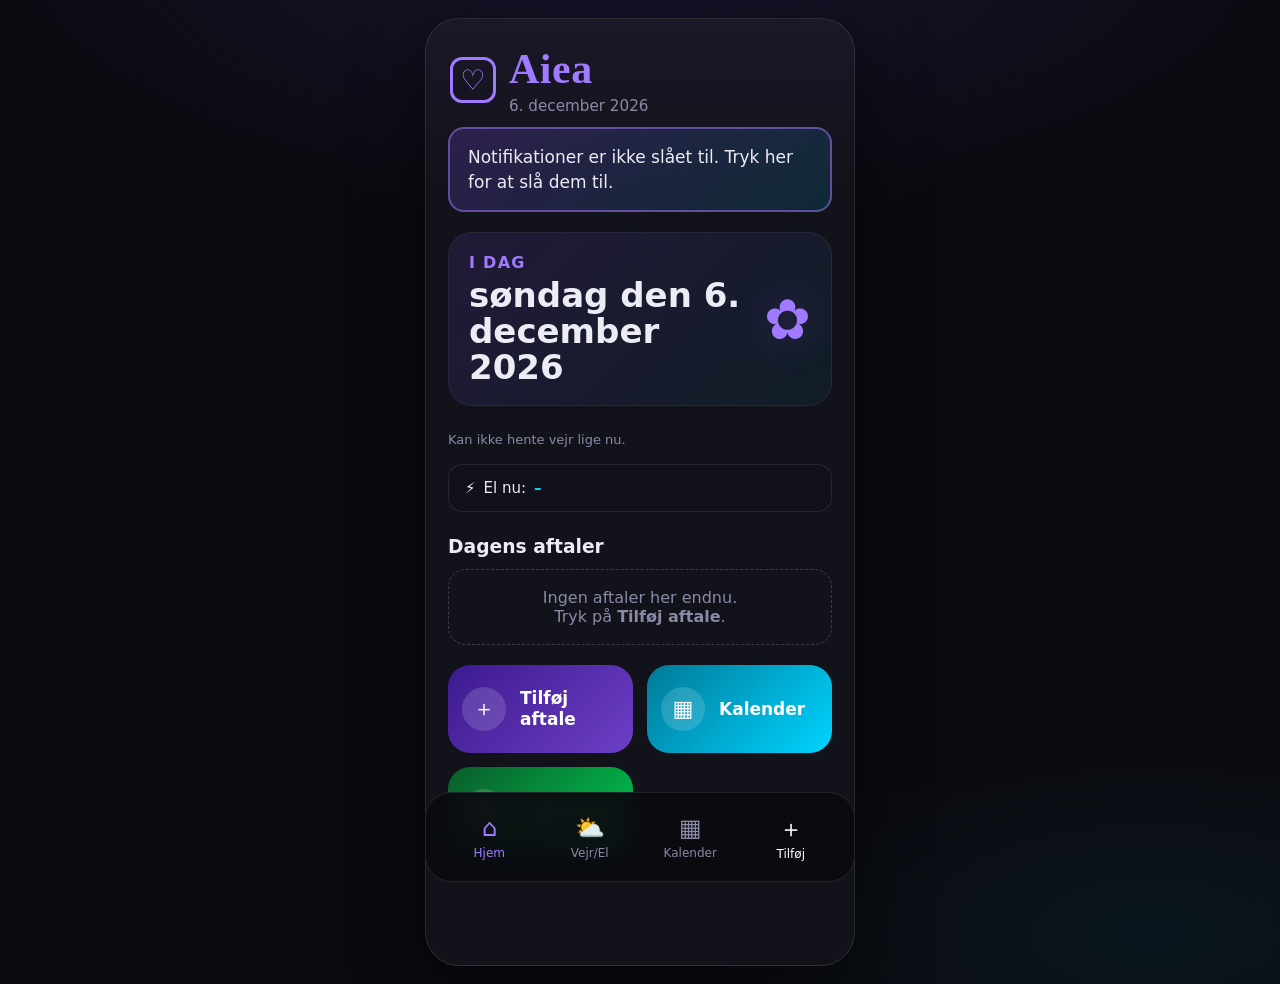
==== index.html @ be5044cd "Aiea – Alt i en App (initial)" ====
<!doctype html>
<html lang="da">
<head>
  <meta charset="utf-8" />
  <meta name="viewport" content="width=device-width, initial-scale=1, viewport-fit=cover" />
  <meta name="theme-color" content="#0a0a0f" />
  <meta name="description" content="Aiea – Alt i en App. Kalender, vejr, el-pris og beskeder." />
  <title>Aiea – Alt i en App</title>
  <link rel="manifest" href="manifest.webmanifest" />
  <link rel="icon" href="icons/icon-192.png" type="image/png" />
  <link rel="apple-touch-icon" href="icons/icon-192.png" />
  <link rel="stylesheet" href="style.css" />
</head>
<body>
  <div class="phone-shell">
    <header class="topbar">
      <div class="brand">
        <div class="brand-icon" aria-hidden="true">♡</div>
        <div>
          <h1 id="brandTitle">Aiea</h1>
          <p id="todayLine">Din dag i dag</p>
        </div>
      </div>
    </header>

    <button type="button" id="notificationBanner" class="notification-banner" hidden
      aria-label="Slå notifikationer til">
      Notifikationer er ikke slået til. Tryk her for at slå dem til.
    </button>

    <main id="app" class="app" aria-live="polite"></main>

    <nav class="bottom-nav" aria-label="Navigation">
      <button type="button" data-route="home" class="nav-btn active">⌂<span>Hjem</span></button>
      <button type="button" data-route="vejr" class="nav-btn">⛅<span>Vejr/El</span></button>
      <button type="button" data-route="calendar" class="nav-btn">▦<span>Kalender</span></button>
      <button type="button" data-route="add" class="nav-btn nav-add">＋<span>Tilføj</span></button>
    </nav>
  </div>

  <template id="home-template">
    <section class="hero-card">
      <div>
        <p class="eyebrow">I dag</p>
        <h2 id="homeDate">Torsdag</h2>
      </div>
      <div class="flower" aria-hidden="true">✿</div>
    </section>

    <div id="homeWeatherMini" class="vejr-mini" role="region" aria-label="Vejr nu">
      <div class="vejr-mini-loading muted small">Henter vejr...</div>
    </div>

    <div id="homeElBadge" class="home-el-badge" hidden aria-label="El-pris nu">
      <span aria-hidden="true">⚡</span>
      <span>El nu:</span>
      <span id="homeElPrice" class="home-el-price">–</span>
      <span id="homeElRating" class="home-el-rating--normal"></span>
    </div>

    <section class="section-title-row">
      <h3>Dagens aftaler</h3>
    </section>
    <div id="todayAppointments" class="list"></div>

    <section class="quick-grid quick-grid-2col" aria-label="Hovedknapper">
      <button type="button" class="quick-card pink" data-route="add">
        <span class="quick-icon" aria-hidden="true">＋</span>
        <strong>Tilføj aftale</strong>
      </button>
      <button type="button" class="quick-card teal" data-route="calendar">
        <span class="quick-icon" aria-hidden="true">▦</span>
        <strong>Kalender</strong>
      </button>
<button type="button" class="quick-card green" data-route="vejr">
        <span class="quick-icon" aria-hidden="true">⛅</span>
        <strong>Vejr & El</strong>
      </button>
    </section>
  </template>

  <template id="add-template">
    <section class="page-header">
      <button type="button" class="back-button" data-route="home">← Tilbage</button>
      <h2>Tilføj aftale</h2>
      <p>Udfyld felterne og tryk Gem.</p>
    </section>

    <form id="appointmentForm" class="form-card" novalidate>
      <label>
        <span>Hvad skal jeg minde dig om?</span>
        <input id="titleInput" name="title" placeholder="Skriv her, hvad jeg skal minde dig om" autocomplete="off" />
      </label>

      <label>
        <span>Dato</span>
        <input id="dateInput" name="date" type="date" />
      </label>

      <label>
        <span>Klokkeslæt</span>
        <input id="timeInput" name="time" type="time" />
      </label>

      <label>
        <span>Sted / note (valgfri)</span>
        <textarea id="noteInput" name="note" placeholder="Fx adresse eller lille note"></textarea>
      </label>

      <button class="primary-button" type="submit">Gem aftale</button>
    </form>
  </template>

  <template id="edit-template">
    <section class="page-header">
      <button type="button" class="back-button" data-route="home">← Tilbage</button>
      <h2>Ret aftale</h2>
      <p>Ændr og gem igen.</p>
    </section>

    <form id="editAppointmentForm" class="form-card" novalidate>
      <label>
        <span>Hvad skal du?</span>
        <input id="editTitleInput" name="title" autocomplete="off" />
      </label>
      <label>
        <span>Dato</span>
        <input id="editDateInput" name="date" type="date" />
      </label>
      <label>
        <span>Tid</span>
        <input id="editTimeInput" name="time" type="time" />
      </label>
      <label>
        <span>Sted / note (valgfri)</span>
        <textarea id="editNoteInput" name="note"></textarea>
      </label>
      <button class="primary-button" type="submit">Gem ændringer</button>
      <button type="button" class="secondary-button" id="editCancelButton">Annuller</button>
    </form>
  </template>

  <template id="detail-template">
    <section class="page-header">
      <button type="button" class="back-button" data-route="home">← Tilbage</button>
      <h2>Aftale</h2>
    </section>

    <section class="detail-card">
      <h3 id="detailTitle" class="detail-title">Titel</h3>
      <div class="detail-row">
        <span class="detail-label">Dato</span>
        <span id="detailDate"></span>
      </div>
      <div class="detail-row">
        <span class="detail-label">Tid</span>
        <span id="detailTime"></span>
      </div>
      <div class="detail-block">
        <span class="detail-label">Sted / note</span>
        <p id="detailNote"></p>
      </div>
      <div class="detail-block">
        <span class="detail-label">Påmindelse</span>
        <p id="detailNotifyReminder"></p>
      </div>
      <div class="detail-block">
        <span class="detail-label">Husketekst</span>
        <p id="detailReminder"></p>
      </div>
      <div class="detail-actions">
        <button type="button" class="primary-button" id="detailEditButton">Ret</button>
        <button type="button" class="danger-button" id="detailDeleteButton">Slet</button>
      </div>
    </section>
  </template>

  <template id="calendar-template">
    <section class="page-header">
      <button type="button" class="back-button" data-route="home">← Tilbage</button>
      <h2>Kalender</h2>
      <p>Tryk på en dato. Prik = der er aftaler.</p>
    </section>

    <section class="calendar-card">
      <div class="calendar-head">
        <button type="button" id="prevMonth" class="icon-button" aria-label="Forrige måned">‹</button>
        <h3 id="monthTitle">Måned</h3>
        <button type="button" id="nextMonth" class="icon-button" aria-label="Næste måned">›</button>
      </div>
      <div class="weekdays" aria-hidden="true">
        <span>Man</span><span>Tir</span><span>Ons</span><span>Tor</span><span>Fre</span><span>Lør</span><span>Søn</span>
      </div>
      <div id="calendarGrid" class="calendar-grid" role="grid" aria-label="Månedskalender"></div>
    </section>

    <section>
      <h3 id="selectedDayTitle">Valgt dag</h3>
      <div id="selectedDayList" class="list"></div>
    </section>
  </template>


  <template id="settings-template">
    <section class="page-header">
      <button type="button" class="back-button" data-route="home">← Tilbage</button>
      <h2>Indstillinger</h2>
      <p>Enkle valg til Mor.</p>
    </section>

    <section class="settings-card">
      <label class="toggle-row">
        <span>Stor tekst</span>
        <input type="checkbox" id="largeTextToggle" />
      </label>

      <label class="select-row">
        <span>Tema</span>
        <select id="themeSelect">
          <option value="dark">Mørkt (standard)</option>
          <option value="light">Lyst</option>
          <option value="contrast">Kontrast</option>
        </select>
      </label>

      <button type="button" id="exportButton" class="secondary-button">Eksportér aftaler (JSON)</button>
      <button type="button" id="importButton" class="secondary-button">Importér aftaler (JSON)</button>
      <input type="file" id="importFileInput" accept="application/json,.json" hidden />

      <button type="button" id="helpLinkButton" class="secondary-button">Sådan bruger du appen</button>
      <button type="button" id="clearButton" class="danger-button">Slet alle aftaler</button>

      <p class="muted small" id="notificationStatusHint"></p>

      <p class="muted small">Data gemmes kun i denne browser på denne enhed.</p>
    </section>
  </template>

  <template id="help-template">
    <section class="page-header">
      <button type="button" class="back-button" data-route="home">← Tilbage</button>
      <h2>Sådan bruger du appen</h2>
    </section>

    <section class="help-card">
      <ol class="help-steps">
        <li><strong>Se dagen</strong> — på Hjem ser du dagens dato og aftaler.</li>
        <li><strong>Tilføj aftale</strong> — tryk Tilføj, skriv hvad, dato og tid, og Gem.</li>
        <li><strong>Kig i kalender</strong> — tryk Kalender, vælg en dag med prik, og se aftaler.</li>
        <li><strong>Påmindelse</strong> — vælg hvornår telefonen skal minde dig (Android-appen).</li>
        <li><strong>Ring til Jari</strong> — tryk Ring og den store grønne/pink knap.</li>
      </ol>
      <p class="muted small">Tryk på en aftale for at se detaljer, rette eller slette.</p>
    </section>
  </template>

  <template id="besked-template">
    <section class="page-header">
      <button type="button" class="back-button" data-route="home">← Tilbage</button>
      <h2>Beskeder fra Jari</h2>
      <p class="muted small" id="beskedStatus">Henter...</p>
    </section>
    <div id="beskedList" class="list"></div>
  </template>

  <template id="jari-send-template">
    <section class="page-header">
      <button type="button" class="back-button" data-route="home">← Tilbage</button>
      <h2>Skriv til mor</h2>
      <p>Besked popper op på mors telefon.</p>
    </section>
    <div class="form-card" id="jariPinSection">
      <label>
        <span>Jaris kode</span>
        <input id="jariPinInput" type="number" placeholder="Skriv din kode" inputmode="numeric" autocomplete="off" />
      </label>
      <button type="button" class="primary-button" id="jariPinBtn">Godkend</button>
    </div>
    <div class="form-card" id="jariSendSection" hidden>
      <label>
        <span>Besked til mor</span>
        <textarea id="jariMsgInput" placeholder="Fx: Hej mor, husk lægen i morgen kl. 10" rows="3"></textarea>
      </label>
      <button type="button" class="primary-button" id="jariSendBtn">Send besked ✉</button>
      <p id="jariSendStatus" class="muted small" style="margin-top:8px"></p>
      <hr style="margin:20px 0;border:none;border-top:1px solid #1a1a2a" />
      <p class="muted small"><strong>Kanal-navn</strong> (del dette med mors telefon én gang):</p>
      <p id="jariTopicDisplay" class="muted small" style="word-break:break-all;font-family:monospace;font-size:13px;padding:6px 0"></p>
      <button type="button" class="secondary-button" id="jariCopyTopicBtn">Kopiér kanal-navn</button>
      <button type="button" class="secondary-button" id="jariNewTopicBtn" style="margin-top:8px">Nyt kanal-navn</button>
    </div>
  </template>

  <template id="vejr-template">
    <section class="page-header">
      <h2>Vejr/El</h2>
      <p id="vejrUpdated" class="muted small">Henter data...</p>
      <p id="vejrElNowBadge" class="muted small" hidden></p>
    </section>

    <div id="vejrLocations" class="vejr-locations" aria-live="polite">
      <div class="vejr-loading-msg muted">Henter vejr for begge adresser...</div>
    </div>

    <section class="vejr-el-section">
      <div class="section-title-row">
        <h3>El-pris i dag</h3>
        <span class="muted small">DK1 · Svendborgområdet</span>
      </div>
      <div id="elContent" class="vejr-el-content" aria-live="polite">
        <div class="vejr-loading-msg muted">Henter el-priser...</div>
      </div>
    </section>
  </template>

  <script src="config/config.js?v=2"></script>
  <script src="config/sync-config.js?v=2"></script>
  <script src="js/utils.js?v=2"></script>
  <script src="js/storage.js?v=2"></script>
  <script src="js/sync.js?v=2"></script>
  <script src="js/notifications.js?v=2"></script>
  <script src="js/phone-call.js?v=2"></script>
  <script src="js/weather.js?v=2"></script>
  <script src="js/app.js?v=7"></script>
</body>
</html>
---- style.css ----
/* Niki Security-inspireret palette — varme lilla/cyan accenter, høj kontrast til Mor */
:root {
  --bg: #0a0a0f;
  --panel: rgba(18, 18, 26, 0.92);
  --text: #ececf4;
  --muted: #8a8aa8;
  --pink: #a07aff;
  --pink2: #6c3fc5;
  --purple: #6c3fc5;
  --blue: #3d1a90;
  --teal: #00d4ff;
  --success: #00ff88;
  --danger: #ff3366;
  --line: rgba(42, 42, 62, 0.85);
  --shadow: 0 20px 70px rgba(0,0,0,0.5);
  --radius: 24px;
  --font: system-ui, -apple-system, BlinkMacSystemFont, "Segoe UI", sans-serif;
  --touch-min: 48px;
}

html[data-theme="light"] {
  --bg: #f0ecf8;
  --panel: rgba(255, 255, 255, 0.96);
  --text: #12101a;
  --muted: #4a4560;
  --pink: #6c3fc5;
  --pink2: #5a32a8;
  --purple: #6c3fc5;
  --blue: #3d1a90;
  --teal: #0099bb;
  --line: rgba(42, 42, 62, 0.2);
  --shadow: 0 12px 40px rgba(42, 42, 62, 0.14);
}

html[data-theme="light"] body {
  background:
    radial-gradient(circle at 20% 0%, rgba(108, 63, 197, 0.14), transparent 28%),
    radial-gradient(circle at 85% 18%, rgba(0, 212, 255, 0.1), transparent 30%),
    var(--bg);
}

html[data-theme="light"] .phone-shell {
  background: #fff;
  border-color: rgba(0,0,0,.08);
}

html[data-theme="contrast"] {
  --bg: #000;
  --panel: #12121a;
  --text: #fff;
  --muted: #e0e0e0;
  --pink: #a07aff;
  --pink2: #00ff88;
  --teal: #00d4ff;
  --blue: #a07aff;
  --success: #00ff88;
  --line: #fff;
}

* { box-sizing: border-box; }

html, body {
  margin: 0;
  min-height: 100%;
  background:
    radial-gradient(ellipse 80% 40% at 50% -5%, rgba(108, 63, 197, 0.16), transparent 70%),
    radial-gradient(ellipse 50% 30% at 90% 95%, rgba(0, 212, 255, 0.06), transparent 70%),
    var(--bg);
  color: var(--text);
  font-family: var(--font);
}

body {
  display: grid;
  place-items: center;
  padding: 18px;
}

html.large-text {
  font-size: 18px;
}

html.large-text h1 { font-size: clamp(34px, 9vw, 48px); }
html.large-text .hero-card h2,
html.large-text .page-header h2 { font-size: 40px; }
html.large-text .appointment-title { font-size: 24px; }
html.large-text .quick-card strong { font-size: 28px; }
html.large-text .nav-btn { font-size: 28px; min-height: var(--touch-min); }

button, input, textarea, a, select {
  font: inherit;
}

button {
  cursor: pointer;
  min-height: var(--touch-min);
}

.phone-shell {
  width: min(430px, 100%);
  min-height: min(880px, calc(100vh - 36px));
  border: 1px solid rgba(255,255,255,.10);
  border-radius: 34px;
  overflow: hidden;
  background:
    linear-gradient(180deg, rgba(160, 122, 255, 0.06), transparent 18%),
    #12121a;
  box-shadow: var(--shadow);
  display: flex;
  flex-direction: column;
}

html[data-theme="light"] .phone-shell {
  background: #faf8fa;
}

.topbar {
  padding: 26px 24px 12px;
  display: flex;
  align-items: center;
  justify-content: space-between;
}

.brand {
  display: flex;
  gap: 13px;
  align-items: center;
  min-width: 0;
}

.brand > div:last-child {
  min-width: 0;
}

.brand-icon {
  width: 46px;
  height: 46px;
  border: 3px solid var(--pink);
  border-radius: 12px;
  color: var(--pink);
  display: grid;
  place-items: center;
  font-size: 28px;
  flex-shrink: 0;
}

h1, h2, h3, p {
  margin: 0;
}

h1 {
  font-size: clamp(30px, 8vw, 42px);
  letter-spacing: .5px;
  color: var(--pink);
  font-family: Georgia, "Times New Roman", serif;
  overflow-wrap: anywhere;
}

#todayLine {
  color: var(--muted);
  margin-top: 4px;
  font-size: 0.95em;
}

.icon-button {
  background: rgba(255,255,255,.07);
  color: var(--pink);
  border: 1px solid rgba(255,255,255,.1);
  border-radius: 50%;
  width: var(--touch-min);
  height: var(--touch-min);
  font-size: 24px;
  flex-shrink: 0;
}

.notification-banner {
  display: block;
  width: calc(100% - 44px);
  margin: 0 22px 8px;
  padding: 16px 18px;
  border: 2px solid rgba(160, 122, 255, 0.5);
  border-radius: 16px;
  background: linear-gradient(135deg, rgba(108, 63, 197, 0.28), rgba(0, 212, 255, 0.12));
  color: var(--text);
  font-size: 17px;
  line-height: 1.45;
  text-align: left;
  cursor: pointer;
  min-height: var(--touch-min);
}

.notification-banner:focus-visible {
  outline: 3px solid var(--pink);
  outline-offset: 2px;
}

.notification-banner[hidden] {
  display: none;
}

.app {
  flex: 1;
  overflow: auto;
  padding: 12px 22px 110px;
  -webkit-overflow-scrolling: touch;
}

.hero-card,
.form-card,
.calendar-card,
.contact-card,
.settings-card,
.detail-card,
.help-card {
  background: var(--panel);
  border: 1px solid var(--line);
  border-radius: var(--radius);
  padding: 20px;
}

.hero-card {
  display: flex;
  justify-content: space-between;
  align-items: center;
  background:
    linear-gradient(135deg, rgba(108, 63, 197, 0.18), rgba(0, 212, 255, 0.06)),
    var(--panel);
}

.eyebrow {
  color: var(--pink);
  font-weight: 800;
  letter-spacing: .08em;
  text-transform: uppercase;
  margin-bottom: 6px;
}

.hero-card h2,
.page-header h2 {
  font-size: 34px;
  line-height: 1.05;
  overflow-wrap: anywhere;
}

.flower {
  color: var(--pink);
  font-size: 56px;
  filter: drop-shadow(0 0 18px rgba(108, 63, 197, 0.35));
  flex-shrink: 0;
}

.muted {
  color: var(--muted);
}

.small {
  font-size: 13px;
  line-height: 1.5;
  overflow-wrap: anywhere;
}

.section-title-row {
  margin: 24px 0 12px;
  display: flex;
  justify-content: space-between;
  gap: 12px;
  align-items: center;
}

.text-button,
.back-button {
  color: var(--pink);
  background: transparent;
  border: 0;
  padding: 12px 0;
  min-height: var(--touch-min);
}

.list {
  display: grid;
  gap: 12px;
}

.appointment-card {
  display: grid;
  grid-template-columns: 62px 1fr auto;
  gap: 14px;
  align-items: center;
  border-radius: 18px;
  padding: 14px;
  background: linear-gradient(135deg, rgba(108, 63, 197, 0.22), rgba(160, 122, 255, 0.08));
  border: 1px solid rgba(160, 122, 255, 0.28);
}

.appointment-card.clickable {
  grid-template-columns: 62px 1fr;
  cursor: pointer;
}

.appointment-card.clickable:focus-visible {
  outline: 3px solid var(--pink);
  outline-offset: 2px;
}

.appointment-card.blue {
  background: linear-gradient(135deg, rgba(61, 26, 144, 0.28), rgba(18, 18, 26, 0.88));
  border-color: rgba(61, 26, 144, 0.35);
}

.appointment-card.teal {
  background: linear-gradient(135deg, rgba(0, 212, 255, 0.18), rgba(18, 18, 26, 0.88));
  border-color: rgba(0, 212, 255, 0.3);
}

.time-badge {
  width: 56px;
  height: 56px;
  border-radius: 50%;
  background: rgba(255,255,255,.08);
  display: grid;
  place-items: center;
  color: var(--text);
  font-weight: 800;
  font-size: 13px;
}

.appointment-title {
  font-size: 20px;
  font-weight: 800;
  overflow-wrap: anywhere;
}

.appointment-note {
  color: var(--muted);
  margin-top: 4px;
  font-size: 14px;
  overflow-wrap: anywhere;
}

.delete-mini {
  color: #ff8aaa;
  background: transparent;
  border: 1px solid rgba(255, 51, 102, 0.35);
  width: var(--touch-min);
  height: var(--touch-min);
  border-radius: 14px;
}

.empty {
  color: var(--muted);
  border: 1px dashed rgba(255,255,255,.18);
  padding: 18px;
  border-radius: 18px;
  text-align: center;
}

.quick-grid {
  margin-top: 20px;
  display: grid;
  gap: 14px;
}

.quick-card {
  color: white;
  border: 0;
  border-radius: 22px;
  min-height: 104px;
  display: grid;
  grid-template-columns: 70px 1fr;
  gap: 12px;
  align-items: center;
  padding: 20px;
  text-align: left;
}

.quick-card strong {
  font-size: 24px;
}

.quick-icon {
  width: 58px;
  height: 58px;
  border-radius: 50%;
  background: rgba(255,255,255,.15);
  display: grid;
  place-items: center;
  font-size: 34px;
}

.pink { background: linear-gradient(135deg, #3d1a90, #6c3fc5); }
.teal { background: linear-gradient(135deg, #007a99, #00d4ff); }
.blue { background: linear-gradient(135deg, #3d1a90, #a07aff); }

.page-header {
  margin-bottom: 18px;
}

.page-header h2 {
  margin-top: 10px;
}

.page-header p {
  margin-top: 6px;
  color: var(--muted);
}

.form-card {
  display: grid;
  gap: 14px;
}

.form-error {
  color: #ffc4d4;
  background: rgba(255, 51, 102, 0.2);
  border: 1px solid rgba(255, 51, 102, 0.45);
  border-radius: 14px;
  padding: 12px 14px;
  font-weight: 700;
  margin: 0;
}

.form-error[hidden] {
  display: none;
}

label span {
  display: block;
  color: var(--pink);
  font-weight: 700;
  margin-bottom: 8px;
}

input,
textarea,
select {
  width: 100%;
  background: rgba(255,255,255,.06);
  border: 1px solid var(--line);
  border-radius: 16px;
  color: var(--text);
  padding: 15px;
  outline: none;
  min-height: var(--touch-min);
}

html[data-theme="light"] input,
html[data-theme="light"] textarea,
html[data-theme="light"] select {
  background: rgba(0,0,0,.04);
}

textarea {
  min-height: 92px;
  resize: vertical;
}

.primary-button,
.secondary-button,
.danger-button,
.call-button {
  width: 100%;
  border: 0;
  border-radius: 18px;
  padding: 17px;
  color: white;
  font-weight: 800;
  text-align: center;
  text-decoration: none;
  display: block;
}

.primary-button,
.call-button {
  background: linear-gradient(135deg, #6c3fc5, #a07aff);
  cursor: pointer;
  font: inherit;
}

.call-button.disabled,
.call-button:disabled {
  opacity: 0.85;
  cursor: not-allowed;
}

.secondary-button {
  background: linear-gradient(135deg, #3d1a90, #00d4ff);
  margin-bottom: 12px;
}

.danger-button {
  background: transparent;
  border: 1px solid rgba(255, 51, 102, 0.45);
  color: #ff8aaa;
}

.toggle-row,
.select-row {
  display: flex;
  justify-content: space-between;
  align-items: center;
  gap: 16px;
  padding: 8px 0;
}

.toggle-row input {
  width: auto;
  min-height: auto;
  transform: scale(1.3);
}

.select-row select {
  max-width: 58%;
}

.detail-card {
  display: grid;
  gap: 16px;
}

.detail-title {
  font-size: 28px;
  color: var(--pink);
  overflow-wrap: anywhere;
}

.detail-row,
.detail-block {
  display: grid;
  gap: 6px;
}

.detail-label {
  color: var(--pink);
  font-weight: 800;
  font-size: 13px;
  text-transform: uppercase;
  letter-spacing: .06em;
}

.detail-actions {
  display: grid;
  gap: 12px;
  margin-top: 8px;
}

.help-steps {
  margin: 0;
  padding-left: 1.25rem;
  display: grid;
  gap: 16px;
  line-height: 1.5;
}

.help-steps li {
  padding-left: 4px;
}

.calendar-head {
  display: flex;
  align-items: center;
  justify-content: space-between;
}

.weekdays,
.calendar-grid {
  display: grid;
  grid-template-columns: repeat(7, 1fr);
}

.weekdays {
  color: var(--pink);
  margin: 18px 0 6px;
  text-align: center;
  font-weight: 800;
  font-size: 13px;
}

.day-cell {
  min-height: 52px;
  border: 1px solid rgba(255,255,255,.06);
  background: rgba(255,255,255,.03);
  color: var(--text);
  border-radius: 12px;
  margin: 2px;
  position: relative;
  font-weight: 700;
}

.day-cell.dim {
  opacity: .28;
}

.day-cell.today {
  outline: 2px solid var(--pink);
}

.day-cell.selected {
  background: var(--pink2);
  box-shadow: 0 0 0 2px var(--pink);
  font-weight: 900;
}

.day-cell.has-appointment .dot {
  width: 8px;
  height: 8px;
  background: var(--success);
  border-radius: 999px;
  position: absolute;
  bottom: 6px;
  left: calc(50% - 4px);
}

#selectedDayTitle {
  margin: 20px 0 12px;
}

.contact-card {
  text-align: center;
  display: grid;
  gap: 14px;
}

.avatar {
  margin: 0 auto;
  width: 116px;
  height: 116px;
  border-radius: 50%;
  background: linear-gradient(135deg, rgba(108, 63, 197, 0.35), rgba(0, 212, 255, 0.2));
  display: grid;
  place-items: center;
  font-size: 64px;
  color: var(--pink);
}

.settings-card {
  display: grid;
  gap: 12px;
}

.bottom-nav {
  position: fixed;
  left: 50%;
  transform: translateX(-50%);
  bottom: 18px;
  width: min(430px, calc(100% - 36px));
  padding: 12px 16px;
  background: rgba(10, 10, 15, 0.94);
  border: 1px solid rgba(255,255,255,.10);
  border-radius: 26px;
  display: grid;
  grid-template-columns: repeat(4, 1fr);
  gap: 6px;
  backdrop-filter: blur(14px);
  z-index: 10;
}

html[data-theme="light"] .bottom-nav {
  background: rgba(255,255,255,.95);
}

.nav-btn {
  background: transparent;
  color: var(--muted);
  border: 0;
  display: grid;
  gap: 2px;
  place-items: center;
  font-size: 24px;
  padding: 8px 4px;
}

.nav-btn span {
  font-size: 12px;
}

.nav-btn.active {
  color: var(--pink);
}

.nav-add {
  color: #fff;
}

/* ============================================================
   VEJR & EL-PRIS STYLES
   ============================================================ */

/* Grøn quick-card til Vejr */
.green { background: linear-gradient(135deg, #0a5c2a, #00c851); }

/* 2-kolonnes quick-grid til 4 kort */
.quick-grid-2col {
  grid-template-columns: 1fr 1fr;
}
.quick-grid-2col .quick-card {
  min-height: 88px;
  grid-template-columns: 50px 1fr;
  padding: 14px;
  gap: 8px;
}
.quick-grid-2col .quick-icon {
  width: 44px;
  height: 44px;
  font-size: 22px;
}
.quick-grid-2col .quick-card strong {
  font-size: 17px;
  line-height: 1.2;
}

/* Mini vejr-widget på hjemskærmen */
.vejr-mini {
  display: grid;
  grid-template-columns: 1fr 1fr;
  gap: 10px;
  margin: 14px 0 4px;
}
.vejr-mini-card {
  background: var(--panel);
  border: 1px solid var(--line);
  border-radius: 18px;
  padding: 14px;
  display: flex;
  align-items: center;
  gap: 10px;
  cursor: pointer;
  min-height: var(--touch-min);
}
.vejr-mini-card:focus-visible {
  outline: 3px solid var(--pink);
  outline-offset: 2px;
}
.vejr-mini-icon {
  font-size: 28px;
  flex-shrink: 0;
}
.vejr-mini-temp {
  font-size: 22px;
  font-weight: 800;
  line-height: 1;
}
.vejr-mini-name {
  font-size: 12px;
  color: var(--pink);
  font-weight: 700;
  margin-top: 2px;
  overflow: hidden;
  white-space: nowrap;
  text-overflow: ellipsis;
}
.vejr-mini-desc {
  font-size: 11px;
  color: var(--muted);
  overflow: hidden;
  white-space: nowrap;
  text-overflow: ellipsis;
}
.vejr-mini-loading,
.vejr-mini-error {
  grid-column: 1 / -1;
  padding: 10px 0;
  font-size: 13px;
  color: var(--muted);
}

/* El-pris badge på hjemskærmen */
.home-el-badge {
  display: flex;
  align-items: center;
  gap: 8px;
  background: var(--panel);
  border: 1px solid var(--line);
  border-radius: 14px;
  padding: 11px 16px;
  font-size: 15px;
  cursor: pointer;
  min-height: var(--touch-min);
  margin-bottom: 6px;
  flex-wrap: wrap;
}
.home-el-badge:focus-visible {
  outline: 3px solid var(--pink);
  outline-offset: 2px;
}
.home-el-price {
  font-weight: 800;
  color: var(--teal);
}
.home-el-rating--billig { color: var(--success); font-weight: 700; }
.home-el-rating--normal { color: var(--muted); }
.home-el-rating--dyr    { color: var(--danger); font-weight: 700; }

/* Vejr-side: location cards */
.vejr-locations {
  display: grid;
  gap: 14px;
  margin-bottom: 20px;
}
.vejr-location-card {
  background: var(--panel);
  border: 1px solid var(--line);
  border-radius: var(--radius);
  padding: 20px;
  display: grid;
  gap: 10px;
}
.vejr-card-header {
  display: flex;
  align-items: center;
  gap: 14px;
}
.vejr-big-icon {
  font-size: 48px;
  line-height: 1;
  flex-shrink: 0;
}
.vejr-card-header-text { min-width: 0; }
.vejr-location-name {
  font-size: 20px;
  font-weight: 800;
  color: var(--pink);
  overflow-wrap: anywhere;
}
.vejr-location-addr {
  font-size: 12px;
  color: var(--muted);
  overflow-wrap: anywhere;
}
.vejr-temp-row {
  display: flex;
  align-items: baseline;
  gap: 12px;
}
.vejr-big-temp {
  font-size: 42px;
  font-weight: 800;
  line-height: 1;
}
.vejr-feels { align-self: flex-end; }
.vejr-desc {
  font-size: 18px;
  font-weight: 700;
}
.vejr-wind { }
.vejr-day-row {
  display: flex;
  gap: 10px;
  font-size: 14px;
  line-height: 1.5;
  border-top: 1px solid var(--line);
  padding-top: 8px;
}
.vejr-day-label {
  color: var(--pink);
  font-weight: 700;
  flex-shrink: 0;
  min-width: 68px;
}
.vejr-loading-msg {
  text-align: center;
  padding: 20px 0;
  font-size: 15px;
}
.vejr-error {
  background: rgba(255, 51, 102, 0.12);
  border: 1px solid rgba(255, 51, 102, 0.35);
  border-radius: 16px;
  padding: 16px;
  color: #ff8aaa;
  font-size: 15px;
  line-height: 1.5;
}

/* El-pris sektion */
.vejr-el-section { margin-bottom: 20px; }
.vejr-el-content { display: grid; gap: 0; }
.vejr-el-card {
  background: var(--panel);
  border: 1px solid var(--line);
  border-radius: var(--radius);
  padding: 20px;
  display: grid;
  gap: 12px;
}
.vejr-el-price-row {
  display: flex;
  align-items: baseline;
  gap: 8px;
}
.vejr-el-price {
  font-size: 48px;
  font-weight: 800;
  color: var(--teal);
  line-height: 1;
}
.vejr-el-unit {
  font-size: 16px;
  color: var(--muted);
}
.vejr-el-badge {
  display: inline-block;
  padding: 6px 16px;
  border-radius: 20px;
  font-weight: 700;
  font-size: 15px;
  align-self: start;
}
.vejr-el-badge--billig {
  background: rgba(0, 255, 136, 0.15);
  color: var(--success);
  border: 1px solid rgba(0, 255, 136, 0.35);
}
.vejr-el-badge--normal {
  background: rgba(0, 212, 255, 0.12);
  color: var(--teal);
  border: 1px solid rgba(0, 212, 255, 0.3);
}
.vejr-el-badge--dyr {
  background: rgba(255, 51, 102, 0.15);
  color: var(--danger);
  border: 1px solid rgba(255, 51, 102, 0.35);
}
.vejr-el-stats {
  display: grid;
  gap: 4px;
  font-size: 13px;
  color: var(--muted);
  line-height: 1.6;
}
.vejr-el-chart-label {
  font-size: 12px;
  color: var(--muted);
}
.el-bar-chart {
  display: flex;
  align-items: flex-end;
  height: 56px;
  gap: 2px;
  border-bottom: 1px solid var(--line);
  padding-bottom: 4px;
}
.el-bar {
  flex: 1;
  background: rgba(0, 212, 255, 0.25);
  border-radius: 2px 2px 0 0;
  min-height: 4px;
  transition: background 0.2s;
}
.el-bar.current  { background: var(--pink); }
.el-bar.cheap    { background: rgba(0, 255, 136, 0.5); }
.el-bar.expensive{ background: rgba(255, 51, 102, 0.6); }

/* ============================================================ */

@media (max-width: 480px) {
  body { padding: 0; }
  .phone-shell {
    width: 100%;
    min-height: 100vh;
    border-radius: 0;
    border: 0;
  }
  .bottom-nav {
    width: 100%;
    bottom: 0;
    border-radius: 24px 24px 0 0;
    padding-bottom: max(12px, env(safe-area-inset-bottom));
  }
  .app {
    padding-bottom: calc(110px + env(safe-area-inset-bottom));
  }
  .day-cell {
    min-height: 44px;
    font-size: 14px;
  }
}
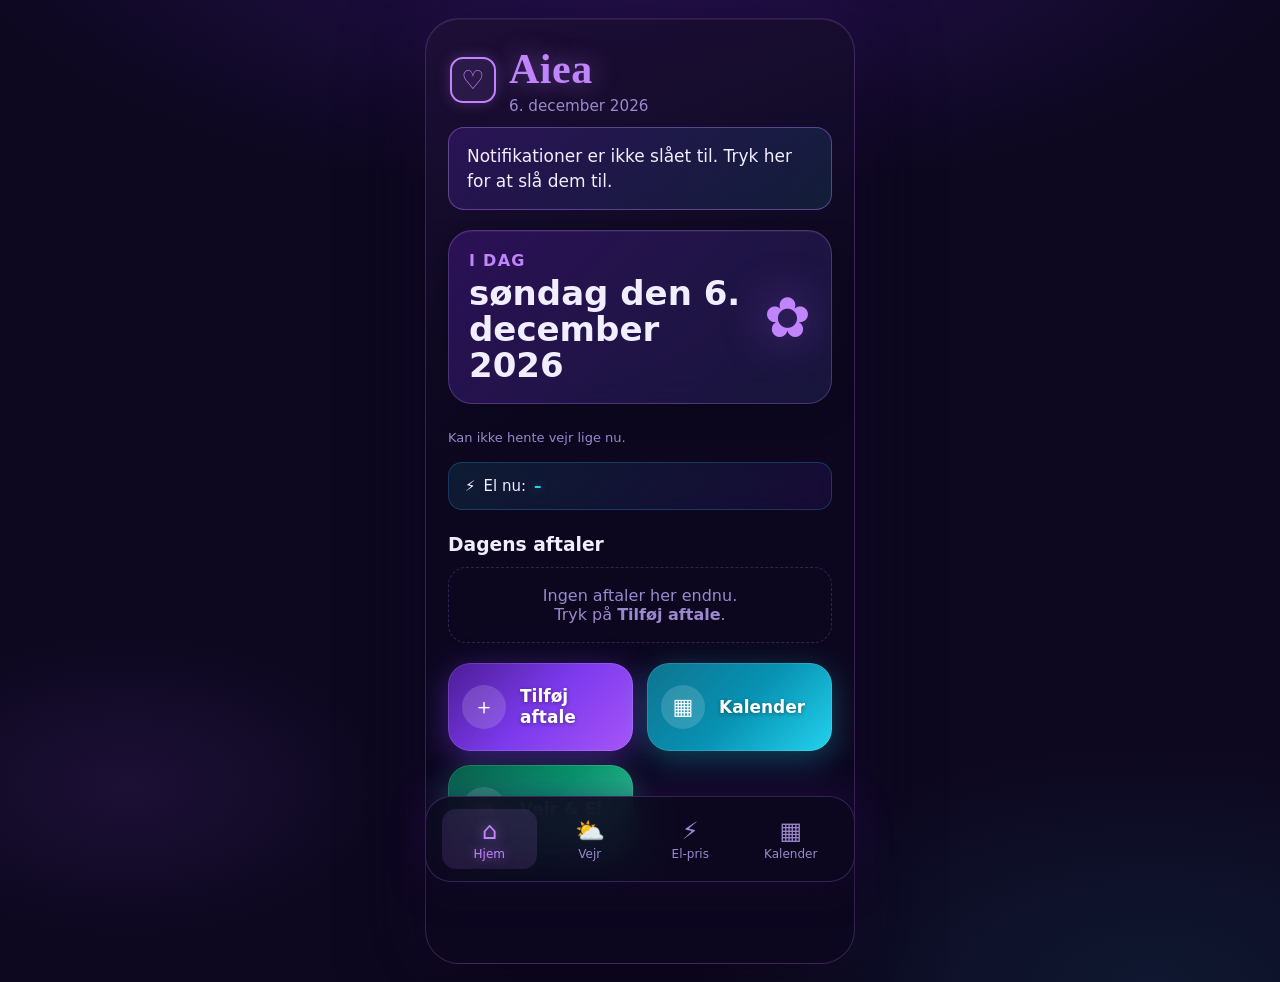
==== commit 8fbd1aae: "El-priser: fuld totalpris med afgifter, dansk format (kr/øre), spot-hint" ====
--- a/index.html
+++ b/index.html
@@ -32,9 +32,9 @@
 
     <nav class="bottom-nav" aria-label="Navigation">
       <button type="button" data-route="home" class="nav-btn active">⌂<span>Hjem</span></button>
-      <button type="button" data-route="vejr" class="nav-btn">⛅<span>Vejr/El</span></button>
+      <button type="button" data-route="vejr" class="nav-btn">⛅<span>Vejr</span></button>
+      <button type="button" data-route="el" class="nav-btn">⚡<span>El-pris</span></button>
       <button type="button" data-route="calendar" class="nav-btn">▦<span>Kalender</span></button>
-      <button type="button" data-route="add" class="nav-btn nav-add">＋<span>Tilføj</span></button>
     </nav>
   </div>
 
@@ -293,34 +293,33 @@
 
   <template id="vejr-template">
     <section class="page-header">
-      <h2>Vejr/El</h2>
-      <p id="vejrUpdated" class="muted small">Henter data...</p>
-      <p id="vejrElNowBadge" class="muted small" hidden></p>
+      <h2>Vejr</h2>
+      <p id="vejrUpdated" class="muted small">Henter vejr...</p>
     </section>
 
     <div id="vejrLocations" class="vejr-locations" aria-live="polite">
       <div class="vejr-loading-msg muted">Henter vejr for begge adresser...</div>
     </div>
-
-    <section class="vejr-el-section">
-      <div class="section-title-row">
-        <h3>El-pris i dag</h3>
-        <span class="muted small">DK1 · Svendborgområdet</span>
-      </div>
-      <div id="elContent" class="vejr-el-content" aria-live="polite">
-        <div class="vejr-loading-msg muted">Henter el-priser...</div>
-      </div>
-    </section>
-  </template>
-
-  <script src="config/config.js?v=2"></script>
-  <script src="config/sync-config.js?v=2"></script>
-  <script src="js/utils.js?v=2"></script>
-  <script src="js/storage.js?v=2"></script>
-  <script src="js/sync.js?v=2"></script>
-  <script src="js/notifications.js?v=2"></script>
-  <script src="js/phone-call.js?v=2"></script>
-  <script src="js/weather.js?v=2"></script>
-  <script src="js/app.js?v=7"></script>
+  </template>
+
+  <template id="el-template">
+    <section class="page-header">
+      <h2>⚡ El-priser</h2>
+      <p id="elUpdated" class="muted small">Henter priser...</p>
+    </section>
+    <div id="elPageContent" aria-live="polite">
+      <div class="vejr-loading-msg muted">Henter el-priser...</div>
+    </div>
+  </template>
+
+  <script src="config/config.js?v=3"></script>
+  <script src="config/sync-config.js?v=3"></script>
+  <script src="js/utils.js?v=3"></script>
+  <script src="js/storage.js?v=3"></script>
+  <script src="js/sync.js?v=3"></script>
+  <script src="js/notifications.js?v=3"></script>
+  <script src="js/phone-call.js?v=3"></script>
+  <script src="js/weather.js?v=3"></script>
+  <script src="js/app.js?v=9"></script>
 </body>
 </html>
--- a/style.css
+++ b/style.css
@@ -1,60 +1,57 @@
-/* Niki Security-inspireret palette — varme lilla/cyan accenter, høj kontrast til Mor */
 :root {
-  --bg: #0a0a0f;
-  --panel: rgba(18, 18, 26, 0.92);
-  --text: #ececf4;
-  --muted: #8a8aa8;
-  --pink: #a07aff;
-  --pink2: #6c3fc5;
-  --purple: #6c3fc5;
-  --blue: #3d1a90;
-  --teal: #00d4ff;
-  --success: #00ff88;
-  --danger: #ff3366;
-  --line: rgba(42, 42, 62, 0.85);
-  --shadow: 0 20px 70px rgba(0,0,0,0.5);
-  --radius: 24px;
-  --font: system-ui, -apple-system, BlinkMacSystemFont, "Segoe UI", sans-serif;
+  --bg:      #0d0820;
+  --panel:   rgba(26, 12, 52, 0.82);
+  --glass:   rgba(120, 60, 220, 0.10);
+  --text:    #f0eeff;
+  --muted:   #9c88cc;
+  --pink:    #c084fc;
+  --pink2:   #7c3aed;
+  --purple:  #6d28d9;
+  --blue:    #3b82f6;
+  --teal:    #22d3ee;
+  --success: #34d399;
+  --danger:  #f43f5e;
+  --line:    rgba(192, 132, 252, 0.18);
+  --glow:    rgba(168, 85, 247, 0.35);
+  --shadow:  0 20px 80px rgba(0,0,0,0.65);
+  --radius:  24px;
+  --font:    system-ui, -apple-system, BlinkMacSystemFont, "Segoe UI", sans-serif;
   --touch-min: 48px;
 }
 
 html[data-theme="light"] {
-  --bg: #f0ecf8;
-  --panel: rgba(255, 255, 255, 0.96);
-  --text: #12101a;
-  --muted: #4a4560;
-  --pink: #6c3fc5;
-  --pink2: #5a32a8;
-  --purple: #6c3fc5;
-  --blue: #3d1a90;
-  --teal: #0099bb;
-  --line: rgba(42, 42, 62, 0.2);
-  --shadow: 0 12px 40px rgba(42, 42, 62, 0.14);
+  --bg:    #ede9f8;
+  --panel: rgba(255, 255, 255, 0.92);
+  --glass: rgba(124, 58, 237, 0.06);
+  --text:  #1a0a30;
+  --muted: #6b5a8a;
+  --pink:  #7c3aed;
+  --pink2: #5b21b6;
+  --purple:#5b21b6;
+  --blue:  #2563eb;
+  --teal:  #0891b2;
+  --line:  rgba(124, 58, 237, 0.18);
+  --shadow:0 12px 40px rgba(80,40,160,0.14);
 }
 
 html[data-theme="light"] body {
   background:
-    radial-gradient(circle at 20% 0%, rgba(108, 63, 197, 0.14), transparent 28%),
-    radial-gradient(circle at 85% 18%, rgba(0, 212, 255, 0.1), transparent 30%),
+    radial-gradient(circle at 20% 0%, rgba(124, 58, 237, 0.12), transparent 30%),
+    radial-gradient(circle at 85% 90%, rgba(34, 211, 238, 0.08), transparent 30%),
     var(--bg);
 }
 
-html[data-theme="light"] .phone-shell {
-  background: #fff;
-  border-color: rgba(0,0,0,.08);
-}
-
 html[data-theme="contrast"] {
-  --bg: #000;
-  --panel: #12121a;
-  --text: #fff;
-  --muted: #e0e0e0;
-  --pink: #a07aff;
-  --pink2: #00ff88;
-  --teal: #00d4ff;
-  --blue: #a07aff;
-  --success: #00ff88;
-  --line: #fff;
+  --bg:    #000;
+  --panel: #100820;
+  --text:  #fff;
+  --muted: #ddccff;
+  --pink:  #d8b4fe;
+  --pink2: #7c3aed;
+  --teal:  #22d3ee;
+  --blue:  #d8b4fe;
+  --success:#34d399;
+  --line:  #c084fc;
 }
 
 * { box-sizing: border-box; }
@@ -63,8 +60,9 @@
   margin: 0;
   min-height: 100%;
   background:
-    radial-gradient(ellipse 80% 40% at 50% -5%, rgba(108, 63, 197, 0.16), transparent 70%),
-    radial-gradient(ellipse 50% 30% at 90% 95%, rgba(0, 212, 255, 0.06), transparent 70%),
+    radial-gradient(ellipse 90% 50% at 50% -10%, rgba(109, 40, 217, 0.28), transparent 60%),
+    radial-gradient(ellipse 60% 40% at 90% 100%, rgba(34, 211, 238, 0.08), transparent 60%),
+    radial-gradient(ellipse 40% 30% at 10% 80%, rgba(168, 85, 247, 0.10), transparent 50%),
     var(--bg);
   color: var(--text);
   font-family: var(--font);
@@ -76,10 +74,7 @@
   padding: 18px;
 }
 
-html.large-text {
-  font-size: 18px;
-}
-
+html.large-text { font-size: 18px; }
 html.large-text h1 { font-size: clamp(34px, 9vw, 48px); }
 html.large-text .hero-card h2,
 html.large-text .page-header h2 { font-size: 40px; }
@@ -87,31 +82,29 @@
 html.large-text .quick-card strong { font-size: 28px; }
 html.large-text .nav-btn { font-size: 28px; min-height: var(--touch-min); }
 
-button, input, textarea, a, select {
-  font: inherit;
-}
-
-button {
-  cursor: pointer;
-  min-height: var(--touch-min);
-}
+button, input, textarea, a, select { font: inherit; }
+button { cursor: pointer; min-height: var(--touch-min); }
 
 .phone-shell {
   width: min(430px, 100%);
   min-height: min(880px, calc(100vh - 36px));
-  border: 1px solid rgba(255,255,255,.10);
+  border: 1px solid rgba(192, 132, 252, 0.22);
   border-radius: 34px;
   overflow: hidden;
   background:
-    linear-gradient(180deg, rgba(160, 122, 255, 0.06), transparent 18%),
-    #12121a;
-  box-shadow: var(--shadow);
+    linear-gradient(160deg, rgba(168, 85, 247, 0.10) 0%, transparent 40%),
+    rgba(13, 8, 32, 0.95);
+  box-shadow:
+    var(--shadow),
+    0 0 60px rgba(109, 40, 217, 0.20),
+    inset 0 1px 0 rgba(255,255,255,0.06);
   display: flex;
   flex-direction: column;
 }
 
 html[data-theme="light"] .phone-shell {
-  background: #faf8fa;
+  background: #faf8ff;
+  border-color: rgba(124,58,237,0.15);
 }
 
 .topbar {
@@ -121,32 +114,24 @@
   justify-content: space-between;
 }
 
-.brand {
-  display: flex;
-  gap: 13px;
-  align-items: center;
-  min-width: 0;
-}
-
-.brand > div:last-child {
-  min-width: 0;
-}
+.brand { display: flex; gap: 13px; align-items: center; min-width: 0; }
+.brand > div:last-child { min-width: 0; }
 
 .brand-icon {
   width: 46px;
   height: 46px;
-  border: 3px solid var(--pink);
-  border-radius: 12px;
+  border: 2px solid var(--pink);
+  border-radius: 13px;
   color: var(--pink);
   display: grid;
   place-items: center;
-  font-size: 28px;
+  font-size: 26px;
   flex-shrink: 0;
-}
-
-h1, h2, h3, p {
-  margin: 0;
-}
+  background: rgba(192, 132, 252, 0.10);
+  box-shadow: 0 0 14px rgba(192, 132, 252, 0.25);
+}
+
+h1, h2, h3, p { margin: 0; }
 
 h1 {
   font-size: clamp(30px, 8vw, 42px);
@@ -154,18 +139,15 @@
   color: var(--pink);
   font-family: Georgia, "Times New Roman", serif;
   overflow-wrap: anywhere;
-}
-
-#todayLine {
-  color: var(--muted);
-  margin-top: 4px;
-  font-size: 0.95em;
-}
+  text-shadow: 0 0 24px rgba(192, 132, 252, 0.5);
+}
+
+#todayLine { color: var(--muted); margin-top: 4px; font-size: 0.95em; }
 
 .icon-button {
-  background: rgba(255,255,255,.07);
-  color: var(--pink);
-  border: 1px solid rgba(255,255,255,.1);
+  background: rgba(192, 132, 252, 0.10);
+  color: var(--pink);
+  border: 1px solid var(--line);
   border-radius: 50%;
   width: var(--touch-min);
   height: var(--touch-min);
@@ -178,9 +160,9 @@
   width: calc(100% - 44px);
   margin: 0 22px 8px;
   padding: 16px 18px;
-  border: 2px solid rgba(160, 122, 255, 0.5);
+  border: 1px solid rgba(192, 132, 252, 0.4);
   border-radius: 16px;
-  background: linear-gradient(135deg, rgba(108, 63, 197, 0.28), rgba(0, 212, 255, 0.12));
+  background: linear-gradient(135deg, rgba(109, 40, 217, 0.22), rgba(34, 211, 238, 0.10));
   color: var(--text);
   font-size: 17px;
   line-height: 1.45;
@@ -189,14 +171,8 @@
   min-height: var(--touch-min);
 }
 
-.notification-banner:focus-visible {
-  outline: 3px solid var(--pink);
-  outline-offset: 2px;
-}
-
-.notification-banner[hidden] {
-  display: none;
-}
+.notification-banner:focus-visible { outline: 3px solid var(--pink); outline-offset: 2px; }
+.notification-banner[hidden] { display: none; }
 
 .app {
   flex: 1;
@@ -216,6 +192,8 @@
   border: 1px solid var(--line);
   border-radius: var(--radius);
   padding: 20px;
+  backdrop-filter: blur(16px);
+  box-shadow: 0 4px 32px rgba(0,0,0,0.25), inset 0 1px 0 rgba(255,255,255,0.05);
 }
 
 .hero-card {
@@ -223,8 +201,9 @@
   justify-content: space-between;
   align-items: center;
   background:
-    linear-gradient(135deg, rgba(108, 63, 197, 0.18), rgba(0, 212, 255, 0.06)),
+    linear-gradient(135deg, rgba(109, 40, 217, 0.22), rgba(34, 211, 238, 0.06)),
     var(--panel);
+  border-color: rgba(192, 132, 252, 0.28);
 }
 
 .eyebrow {
@@ -245,19 +224,12 @@
 .flower {
   color: var(--pink);
   font-size: 56px;
-  filter: drop-shadow(0 0 18px rgba(108, 63, 197, 0.35));
+  filter: drop-shadow(0 0 22px rgba(168, 85, 247, 0.55));
   flex-shrink: 0;
 }
 
-.muted {
-  color: var(--muted);
-}
-
-.small {
-  font-size: 13px;
-  line-height: 1.5;
-  overflow-wrap: anywhere;
-}
+.muted { color: var(--muted); }
+.small { font-size: 13px; line-height: 1.5; overflow-wrap: anywhere; }
 
 .section-title-row {
   margin: 24px 0 12px;
@@ -276,10 +248,7 @@
   min-height: var(--touch-min);
 }
 
-.list {
-  display: grid;
-  gap: 12px;
-}
+.list { display: grid; gap: 12px; }
 
 .appointment-card {
   display: grid;
@@ -288,8 +257,9 @@
   align-items: center;
   border-radius: 18px;
   padding: 14px;
-  background: linear-gradient(135deg, rgba(108, 63, 197, 0.22), rgba(160, 122, 255, 0.08));
-  border: 1px solid rgba(160, 122, 255, 0.28);
+  background: linear-gradient(135deg, rgba(109, 40, 217, 0.20), rgba(192, 132, 252, 0.07));
+  border: 1px solid rgba(192, 132, 252, 0.22);
+  backdrop-filter: blur(10px);
 }
 
 .appointment-card.clickable {
@@ -297,50 +267,38 @@
   cursor: pointer;
 }
 
-.appointment-card.clickable:focus-visible {
-  outline: 3px solid var(--pink);
-  outline-offset: 2px;
-}
+.appointment-card.clickable:focus-visible { outline: 3px solid var(--pink); outline-offset: 2px; }
 
 .appointment-card.blue {
-  background: linear-gradient(135deg, rgba(61, 26, 144, 0.28), rgba(18, 18, 26, 0.88));
-  border-color: rgba(61, 26, 144, 0.35);
+  background: linear-gradient(135deg, rgba(59, 130, 246, 0.18), rgba(13, 8, 32, 0.88));
+  border-color: rgba(59, 130, 246, 0.28);
 }
 
 .appointment-card.teal {
-  background: linear-gradient(135deg, rgba(0, 212, 255, 0.18), rgba(18, 18, 26, 0.88));
-  border-color: rgba(0, 212, 255, 0.3);
+  background: linear-gradient(135deg, rgba(34, 211, 238, 0.14), rgba(13, 8, 32, 0.88));
+  border-color: rgba(34, 211, 238, 0.25);
 }
 
 .time-badge {
   width: 56px;
   height: 56px;
   border-radius: 50%;
-  background: rgba(255,255,255,.08);
+  background: rgba(192, 132, 252, 0.15);
+  border: 1px solid rgba(192, 132, 252, 0.25);
   display: grid;
   place-items: center;
-  color: var(--text);
+  color: var(--pink);
   font-weight: 800;
   font-size: 13px;
 }
 
-.appointment-title {
-  font-size: 20px;
-  font-weight: 800;
-  overflow-wrap: anywhere;
-}
-
-.appointment-note {
-  color: var(--muted);
-  margin-top: 4px;
-  font-size: 14px;
-  overflow-wrap: anywhere;
-}
+.appointment-title { font-size: 20px; font-weight: 800; overflow-wrap: anywhere; }
+.appointment-note { color: var(--muted); margin-top: 4px; font-size: 14px; overflow-wrap: anywhere; }
 
 .delete-mini {
-  color: #ff8aaa;
-  background: transparent;
-  border: 1px solid rgba(255, 51, 102, 0.35);
+  color: #fca5a5;
+  background: rgba(244, 63, 94, 0.10);
+  border: 1px solid rgba(244, 63, 94, 0.30);
   width: var(--touch-min);
   height: var(--touch-min);
   border-radius: 14px;
@@ -348,17 +306,13 @@
 
 .empty {
   color: var(--muted);
-  border: 1px dashed rgba(255,255,255,.18);
+  border: 1px dashed rgba(192, 132, 252, 0.22);
   padding: 18px;
   border-radius: 18px;
   text-align: center;
 }
 
-.quick-grid {
-  margin-top: 20px;
-  display: grid;
-  gap: 14px;
-}
+.quick-grid { margin-top: 20px; display: grid; gap: 14px; }
 
 .quick-card {
   color: white;
@@ -371,11 +325,20 @@
   align-items: center;
   padding: 20px;
   text-align: left;
-}
-
-.quick-card strong {
-  font-size: 24px;
-}
+  position: relative;
+  overflow: hidden;
+}
+
+.quick-card::after {
+  content: "";
+  position: absolute;
+  inset: 0;
+  border-radius: 22px;
+  border: 1px solid rgba(255,255,255,0.12);
+  pointer-events: none;
+}
+
+.quick-card strong { font-size: 24px; text-shadow: 0 1px 4px rgba(0,0,0,0.4); }
 
 .quick-icon {
   width: 58px;
@@ -387,41 +350,28 @@
   font-size: 34px;
 }
 
-.pink { background: linear-gradient(135deg, #3d1a90, #6c3fc5); }
-.teal { background: linear-gradient(135deg, #007a99, #00d4ff); }
-.blue { background: linear-gradient(135deg, #3d1a90, #a07aff); }
-
-.page-header {
-  margin-bottom: 18px;
-}
-
-.page-header h2 {
-  margin-top: 10px;
-}
-
-.page-header p {
-  margin-top: 6px;
-  color: var(--muted);
-}
-
-.form-card {
-  display: grid;
-  gap: 14px;
-}
+.pink   { background: linear-gradient(135deg, #4c1d95, #7c3aed, #a855f7); box-shadow: 0 8px 32px rgba(124,58,237,0.45); }
+.teal   { background: linear-gradient(135deg, #0e7490, #0891b2, #22d3ee); box-shadow: 0 8px 32px rgba(34,211,238,0.30); }
+.blue   { background: linear-gradient(135deg, #1e3a8a, #2563eb, #60a5fa); box-shadow: 0 8px 32px rgba(59,130,246,0.35); }
+.green  { background: linear-gradient(135deg, #065f46, #059669, #34d399); box-shadow: 0 8px 32px rgba(52,211,153,0.30); }
+
+.page-header { margin-bottom: 18px; }
+.page-header h2 { margin-top: 10px; }
+.page-header p { margin-top: 6px; color: var(--muted); }
+
+.form-card { display: grid; gap: 14px; }
 
 .form-error {
-  color: #ffc4d4;
-  background: rgba(255, 51, 102, 0.2);
-  border: 1px solid rgba(255, 51, 102, 0.45);
+  color: #fca5a5;
+  background: rgba(244, 63, 94, 0.15);
+  border: 1px solid rgba(244, 63, 94, 0.40);
   border-radius: 14px;
   padding: 12px 14px;
   font-weight: 700;
   margin: 0;
 }
 
-.form-error[hidden] {
-  display: none;
-}
+.form-error[hidden] { display: none; }
 
 label span {
   display: block;
@@ -434,25 +384,26 @@
 textarea,
 select {
   width: 100%;
-  background: rgba(255,255,255,.06);
-  border: 1px solid var(--line);
+  background: rgba(192, 132, 252, 0.07);
+  border: 1px solid rgba(192, 132, 252, 0.22);
   border-radius: 16px;
   color: var(--text);
   padding: 15px;
   outline: none;
   min-height: var(--touch-min);
+  transition: border-color 0.2s, box-shadow 0.2s;
+}
+
+input:focus, textarea:focus, select:focus {
+  border-color: var(--pink);
+  box-shadow: 0 0 0 3px rgba(192, 132, 252, 0.15);
 }
 
 html[data-theme="light"] input,
 html[data-theme="light"] textarea,
-html[data-theme="light"] select {
-  background: rgba(0,0,0,.04);
-}
-
-textarea {
-  min-height: 92px;
-  resize: vertical;
-}
+html[data-theme="light"] select { background: rgba(0,0,0,.04); }
+
+textarea { min-height: 92px; resize: vertical; }
 
 .primary-button,
 .secondary-button,
@@ -471,26 +422,30 @@
 
 .primary-button,
 .call-button {
-  background: linear-gradient(135deg, #6c3fc5, #a07aff);
+  background: linear-gradient(135deg, #6d28d9, #a855f7);
+  box-shadow: 0 6px 24px rgba(168, 85, 247, 0.40);
   cursor: pointer;
   font: inherit;
-}
-
-.call-button.disabled,
-.call-button:disabled {
-  opacity: 0.85;
-  cursor: not-allowed;
-}
+  transition: box-shadow 0.2s, transform 0.1s;
+}
+
+.primary-button:active, .call-button:active {
+  transform: scale(0.98);
+  box-shadow: 0 2px 12px rgba(168, 85, 247, 0.30);
+}
+
+.call-button.disabled, .call-button:disabled { opacity: 0.75; cursor: not-allowed; }
 
 .secondary-button {
-  background: linear-gradient(135deg, #3d1a90, #00d4ff);
+  background: linear-gradient(135deg, #1e3a5f, #0891b2);
+  box-shadow: 0 4px 16px rgba(8, 145, 178, 0.25);
   margin-bottom: 12px;
 }
 
 .danger-button {
   background: transparent;
-  border: 1px solid rgba(255, 51, 102, 0.45);
-  color: #ff8aaa;
+  border: 1px solid rgba(244, 63, 94, 0.40);
+  color: #fca5a5;
 }
 
 .toggle-row,
@@ -502,32 +457,12 @@
   padding: 8px 0;
 }
 
-.toggle-row input {
-  width: auto;
-  min-height: auto;
-  transform: scale(1.3);
-}
-
-.select-row select {
-  max-width: 58%;
-}
-
-.detail-card {
-  display: grid;
-  gap: 16px;
-}
-
-.detail-title {
-  font-size: 28px;
-  color: var(--pink);
-  overflow-wrap: anywhere;
-}
-
-.detail-row,
-.detail-block {
-  display: grid;
-  gap: 6px;
-}
+.toggle-row input { width: auto; min-height: auto; transform: scale(1.3); }
+.select-row select { max-width: 58%; }
+
+.detail-card { display: grid; gap: 16px; }
+.detail-title { font-size: 28px; color: var(--pink); overflow-wrap: anywhere; }
+.detail-row, .detail-block { display: grid; gap: 6px; }
 
 .detail-label {
   color: var(--pink);
@@ -537,11 +472,7 @@
   letter-spacing: .06em;
 }
 
-.detail-actions {
-  display: grid;
-  gap: 12px;
-  margin-top: 8px;
-}
+.detail-actions { display: grid; gap: 12px; margin-top: 8px; }
 
 .help-steps {
   margin: 0;
@@ -551,9 +482,7 @@
   line-height: 1.5;
 }
 
-.help-steps li {
-  padding-left: 4px;
-}
+.help-steps li { padding-left: 4px; }
 
 .calendar-head {
   display: flex;
@@ -577,8 +506,8 @@
 
 .day-cell {
   min-height: 52px;
-  border: 1px solid rgba(255,255,255,.06);
-  background: rgba(255,255,255,.03);
+  border: 1px solid rgba(192, 132, 252, 0.10);
+  background: rgba(192, 132, 252, 0.04);
   color: var(--text);
   border-radius: 12px;
   margin: 2px;
@@ -586,17 +515,16 @@
   font-weight: 700;
 }
 
-.day-cell.dim {
-  opacity: .28;
-}
+.day-cell.dim { opacity: .28; }
 
 .day-cell.today {
   outline: 2px solid var(--pink);
+  box-shadow: 0 0 10px rgba(192, 132, 252, 0.25);
 }
 
 .day-cell.selected {
-  background: var(--pink2);
-  box-shadow: 0 0 0 2px var(--pink);
+  background: linear-gradient(135deg, #6d28d9, #a855f7);
+  box-shadow: 0 0 0 2px var(--pink), 0 4px 16px rgba(168, 85, 247, 0.40);
   font-weight: 900;
 }
 
@@ -608,34 +536,28 @@
   position: absolute;
   bottom: 6px;
   left: calc(50% - 4px);
-}
-
-#selectedDayTitle {
-  margin: 20px 0 12px;
-}
-
-.contact-card {
-  text-align: center;
-  display: grid;
-  gap: 14px;
-}
+  box-shadow: 0 0 6px rgba(52, 211, 153, 0.7);
+}
+
+#selectedDayTitle { margin: 20px 0 12px; }
+
+.contact-card { text-align: center; display: grid; gap: 14px; }
 
 .avatar {
   margin: 0 auto;
   width: 116px;
   height: 116px;
   border-radius: 50%;
-  background: linear-gradient(135deg, rgba(108, 63, 197, 0.35), rgba(0, 212, 255, 0.2));
+  background: linear-gradient(135deg, rgba(109, 40, 217, 0.35), rgba(34, 211, 238, 0.18));
+  border: 2px solid rgba(192, 132, 252, 0.35);
   display: grid;
   place-items: center;
   font-size: 64px;
   color: var(--pink);
-}
-
-.settings-card {
-  display: grid;
-  gap: 12px;
-}
+  box-shadow: 0 0 28px rgba(168, 85, 247, 0.30);
+}
+
+.settings-card { display: grid; gap: 12px; }
 
 .bottom-nav {
   position: fixed;
@@ -644,18 +566,20 @@
   bottom: 18px;
   width: min(430px, calc(100% - 36px));
   padding: 12px 16px;
-  background: rgba(10, 10, 15, 0.94);
-  border: 1px solid rgba(255,255,255,.10);
+  background: rgba(13, 8, 32, 0.90);
+  border: 1px solid rgba(192, 132, 252, 0.22);
   border-radius: 26px;
   display: grid;
   grid-template-columns: repeat(4, 1fr);
   gap: 6px;
-  backdrop-filter: blur(14px);
+  backdrop-filter: blur(20px);
+  box-shadow: 0 -4px 40px rgba(109, 40, 217, 0.20), 0 8px 32px rgba(0,0,0,0.50);
   z-index: 10;
 }
 
 html[data-theme="light"] .bottom-nav {
-  background: rgba(255,255,255,.95);
+  background: rgba(255,255,255,.92);
+  border-color: rgba(124,58,237,0.15);
 }
 
 .nav-btn {
@@ -667,54 +591,36 @@
   place-items: center;
   font-size: 24px;
   padding: 8px 4px;
-}
-
-.nav-btn span {
-  font-size: 12px;
-}
+  border-radius: 14px;
+  transition: color 0.2s, background 0.2s;
+}
+
+.nav-btn span { font-size: 12px; }
 
 .nav-btn.active {
   color: var(--pink);
-}
-
-.nav-add {
-  color: #fff;
-}
+  background: rgba(192, 132, 252, 0.12);
+  text-shadow: 0 0 12px rgba(192, 132, 252, 0.60);
+}
+
+.nav-add { color: #fff; }
 
 /* ============================================================
-   VEJR & EL-PRIS STYLES
+   VEJR & EL-PRIS
    ============================================================ */
 
-/* Grøn quick-card til Vejr */
-.green { background: linear-gradient(135deg, #0a5c2a, #00c851); }
-
-/* 2-kolonnes quick-grid til 4 kort */
-.quick-grid-2col {
-  grid-template-columns: 1fr 1fr;
-}
-.quick-grid-2col .quick-card {
-  min-height: 88px;
-  grid-template-columns: 50px 1fr;
-  padding: 14px;
-  gap: 8px;
-}
-.quick-grid-2col .quick-icon {
-  width: 44px;
-  height: 44px;
-  font-size: 22px;
-}
-.quick-grid-2col .quick-card strong {
-  font-size: 17px;
-  line-height: 1.2;
-}
-
-/* Mini vejr-widget på hjemskærmen */
+.quick-grid-2col { grid-template-columns: 1fr 1fr; }
+.quick-grid-2col .quick-card { min-height: 88px; grid-template-columns: 50px 1fr; padding: 14px; gap: 8px; }
+.quick-grid-2col .quick-icon { width: 44px; height: 44px; font-size: 22px; }
+.quick-grid-2col .quick-card strong { font-size: 17px; line-height: 1.2; }
+
 .vejr-mini {
   display: grid;
   grid-template-columns: 1fr 1fr;
   gap: 10px;
   margin: 14px 0 4px;
 }
+
 .vejr-mini-card {
   background: var(--panel);
   border: 1px solid var(--line);
@@ -725,51 +631,23 @@
   gap: 10px;
   cursor: pointer;
   min-height: var(--touch-min);
-}
-.vejr-mini-card:focus-visible {
-  outline: 3px solid var(--pink);
-  outline-offset: 2px;
-}
-.vejr-mini-icon {
-  font-size: 28px;
-  flex-shrink: 0;
-}
-.vejr-mini-temp {
-  font-size: 22px;
-  font-weight: 800;
-  line-height: 1;
-}
-.vejr-mini-name {
-  font-size: 12px;
-  color: var(--pink);
-  font-weight: 700;
-  margin-top: 2px;
-  overflow: hidden;
-  white-space: nowrap;
-  text-overflow: ellipsis;
-}
-.vejr-mini-desc {
-  font-size: 11px;
-  color: var(--muted);
-  overflow: hidden;
-  white-space: nowrap;
-  text-overflow: ellipsis;
-}
-.vejr-mini-loading,
-.vejr-mini-error {
-  grid-column: 1 / -1;
-  padding: 10px 0;
-  font-size: 13px;
-  color: var(--muted);
-}
-
-/* El-pris badge på hjemskærmen */
+  backdrop-filter: blur(12px);
+}
+
+.vejr-mini-card:focus-visible { outline: 3px solid var(--pink); outline-offset: 2px; }
+
+.vejr-mini-icon { font-size: 28px; flex-shrink: 0; }
+.vejr-mini-temp { font-size: 22px; font-weight: 800; line-height: 1; }
+.vejr-mini-name { font-size: 12px; color: var(--pink); font-weight: 700; margin-top: 2px; overflow: hidden; white-space: nowrap; text-overflow: ellipsis; }
+.vejr-mini-desc { font-size: 11px; color: var(--muted); overflow: hidden; white-space: nowrap; text-overflow: ellipsis; }
+.vejr-mini-loading, .vejr-mini-error { grid-column: 1 / -1; padding: 10px 0; font-size: 13px; color: var(--muted); }
+
 .home-el-badge {
   display: flex;
   align-items: center;
   gap: 8px;
-  background: var(--panel);
-  border: 1px solid var(--line);
+  background: linear-gradient(135deg, rgba(34, 211, 238, 0.10), rgba(109, 40, 217, 0.12));
+  border: 1px solid rgba(34, 211, 238, 0.22);
   border-radius: 14px;
   padding: 11px 16px;
   font-size: 15px;
@@ -777,25 +655,17 @@
   min-height: var(--touch-min);
   margin-bottom: 6px;
   flex-wrap: wrap;
-}
-.home-el-badge:focus-visible {
-  outline: 3px solid var(--pink);
-  outline-offset: 2px;
-}
-.home-el-price {
-  font-weight: 800;
-  color: var(--teal);
-}
+  backdrop-filter: blur(8px);
+}
+
+.home-el-badge:focus-visible { outline: 3px solid var(--pink); outline-offset: 2px; }
+.home-el-price { font-weight: 800; color: var(--teal); text-shadow: 0 0 10px rgba(34,211,238,0.50); }
 .home-el-rating--billig { color: var(--success); font-weight: 700; }
 .home-el-rating--normal { color: var(--muted); }
 .home-el-rating--dyr    { color: var(--danger); font-weight: 700; }
 
-/* Vejr-side: location cards */
-.vejr-locations {
-  display: grid;
-  gap: 14px;
-  margin-bottom: 20px;
-}
+.vejr-locations { display: grid; gap: 14px; margin-bottom: 20px; }
+
 .vejr-location-card {
   background: var(--panel);
   border: 1px solid var(--line);
@@ -803,45 +673,20 @@
   padding: 20px;
   display: grid;
   gap: 10px;
-}
-.vejr-card-header {
-  display: flex;
-  align-items: center;
-  gap: 14px;
-}
-.vejr-big-icon {
-  font-size: 48px;
-  line-height: 1;
-  flex-shrink: 0;
-}
+  backdrop-filter: blur(14px);
+  box-shadow: 0 4px 24px rgba(0,0,0,0.20), inset 0 1px 0 rgba(255,255,255,0.04);
+}
+
+.vejr-card-header { display: flex; align-items: center; gap: 14px; }
+.vejr-big-icon { font-size: 48px; line-height: 1; flex-shrink: 0; filter: drop-shadow(0 0 12px rgba(255,220,100,0.40)); }
 .vejr-card-header-text { min-width: 0; }
-.vejr-location-name {
-  font-size: 20px;
-  font-weight: 800;
-  color: var(--pink);
-  overflow-wrap: anywhere;
-}
-.vejr-location-addr {
-  font-size: 12px;
-  color: var(--muted);
-  overflow-wrap: anywhere;
-}
-.vejr-temp-row {
-  display: flex;
-  align-items: baseline;
-  gap: 12px;
-}
-.vejr-big-temp {
-  font-size: 42px;
-  font-weight: 800;
-  line-height: 1;
-}
+.vejr-location-name { font-size: 20px; font-weight: 800; color: var(--pink); overflow-wrap: anywhere; }
+.vejr-location-addr { font-size: 12px; color: var(--muted); overflow-wrap: anywhere; }
+.vejr-temp-row { display: flex; align-items: baseline; gap: 12px; }
+.vejr-big-temp { font-size: 42px; font-weight: 800; line-height: 1; }
 .vejr-feels { align-self: flex-end; }
-.vejr-desc {
-  font-size: 18px;
-  font-weight: 700;
-}
-.vejr-wind { }
+.vejr-desc { font-size: 18px; font-weight: 700; }
+
 .vejr-day-row {
   display: flex;
   gap: 10px;
@@ -850,53 +695,45 @@
   border-top: 1px solid var(--line);
   padding-top: 8px;
 }
-.vejr-day-label {
-  color: var(--pink);
-  font-weight: 700;
-  flex-shrink: 0;
-  min-width: 68px;
-}
-.vejr-loading-msg {
-  text-align: center;
-  padding: 20px 0;
-  font-size: 15px;
-}
+
+.vejr-day-label { color: var(--pink); font-weight: 700; flex-shrink: 0; min-width: 68px; }
+.vejr-loading-msg { text-align: center; padding: 20px 0; font-size: 15px; }
+
 .vejr-error {
-  background: rgba(255, 51, 102, 0.12);
-  border: 1px solid rgba(255, 51, 102, 0.35);
+  background: rgba(244, 63, 94, 0.10);
+  border: 1px solid rgba(244, 63, 94, 0.30);
   border-radius: 16px;
   padding: 16px;
-  color: #ff8aaa;
+  color: #fca5a5;
   font-size: 15px;
   line-height: 1.5;
 }
 
-/* El-pris sektion */
 .vejr-el-section { margin-bottom: 20px; }
 .vejr-el-content { display: grid; gap: 0; }
+
 .vejr-el-card {
-  background: var(--panel);
-  border: 1px solid var(--line);
+  background: linear-gradient(135deg, rgba(34, 211, 238, 0.08), rgba(109, 40, 217, 0.14));
+  border: 1px solid rgba(34, 211, 238, 0.20);
   border-radius: var(--radius);
   padding: 20px;
   display: grid;
   gap: 12px;
-}
-.vejr-el-price-row {
-  display: flex;
-  align-items: baseline;
-  gap: 8px;
-}
+  backdrop-filter: blur(14px);
+}
+
+.vejr-el-price-row { display: flex; align-items: baseline; gap: 8px; }
+
 .vejr-el-price {
   font-size: 48px;
   font-weight: 800;
   color: var(--teal);
   line-height: 1;
-}
-.vejr-el-unit {
-  font-size: 16px;
-  color: var(--muted);
-}
+  text-shadow: 0 0 20px rgba(34, 211, 238, 0.55);
+}
+
+.vejr-el-unit { font-size: 16px; color: var(--muted); }
+
 .vejr-el-badge {
   display: inline-block;
   padding: 6px 16px;
@@ -905,32 +742,14 @@
   font-size: 15px;
   align-self: start;
 }
-.vejr-el-badge--billig {
-  background: rgba(0, 255, 136, 0.15);
-  color: var(--success);
-  border: 1px solid rgba(0, 255, 136, 0.35);
-}
-.vejr-el-badge--normal {
-  background: rgba(0, 212, 255, 0.12);
-  color: var(--teal);
-  border: 1px solid rgba(0, 212, 255, 0.3);
-}
-.vejr-el-badge--dyr {
-  background: rgba(255, 51, 102, 0.15);
-  color: var(--danger);
-  border: 1px solid rgba(255, 51, 102, 0.35);
-}
-.vejr-el-stats {
-  display: grid;
-  gap: 4px;
-  font-size: 13px;
-  color: var(--muted);
-  line-height: 1.6;
-}
-.vejr-el-chart-label {
-  font-size: 12px;
-  color: var(--muted);
-}
+
+.vejr-el-badge--billig { background: rgba(52, 211, 153, 0.14); color: var(--success); border: 1px solid rgba(52, 211, 153, 0.30); }
+.vejr-el-badge--normal { background: rgba(34, 211, 238, 0.10); color: var(--teal);    border: 1px solid rgba(34, 211, 238, 0.25); }
+.vejr-el-badge--dyr    { background: rgba(244, 63, 94, 0.12);  color: var(--danger);  border: 1px solid rgba(244, 63, 94, 0.30);  }
+
+.vejr-el-stats { display: grid; gap: 4px; font-size: 13px; color: var(--muted); line-height: 1.6; }
+.vejr-el-chart-label { font-size: 12px; color: var(--muted); }
+
 .el-bar-chart {
   display: flex;
   align-items: flex-end;
@@ -939,16 +758,222 @@
   border-bottom: 1px solid var(--line);
   padding-bottom: 4px;
 }
+
 .el-bar {
   flex: 1;
-  background: rgba(0, 212, 255, 0.25);
+  background: rgba(34, 211, 238, 0.20);
   border-radius: 2px 2px 0 0;
   min-height: 4px;
   transition: background 0.2s;
 }
-.el-bar.current  { background: var(--pink); }
-.el-bar.cheap    { background: rgba(0, 255, 136, 0.5); }
-.el-bar.expensive{ background: rgba(255, 51, 102, 0.6); }
+
+.el-bar.current   { background: var(--pink); box-shadow: 0 0 8px rgba(192, 132, 252, 0.60); }
+.el-bar.cheap     { background: rgba(52, 211, 153, 0.55); }
+.el-bar.expensive { background: rgba(244, 63, 94, 0.55); }
+
+/* ============================================================
+   EL-PRIS FULL PAGE
+   ============================================================ */
+
+.el-hero-card {
+  background: linear-gradient(135deg, rgba(34,211,238,0.10), rgba(109,40,217,0.18));
+  border: 1px solid rgba(34,211,238,0.28);
+  border-radius: var(--radius);
+  padding: 22px;
+  display: grid;
+  gap: 14px;
+  backdrop-filter: blur(14px);
+  box-shadow: 0 4px 32px rgba(34,211,238,0.08), inset 0 1px 0 rgba(255,255,255,0.05);
+}
+
+.el-hero-price-row {
+  display: flex;
+  align-items: center;
+  gap: 14px;
+}
+
+.el-hero-icon {
+  font-size: 44px;
+  filter: drop-shadow(0 0 16px rgba(34,211,238,0.75));
+  flex-shrink: 0;
+}
+
+.el-hero-price {
+  font-size: 68px;
+  font-weight: 900;
+  color: var(--teal);
+  line-height: 1;
+  text-shadow: 0 0 28px rgba(34,211,238,0.65);
+}
+
+.el-hero-unit {
+  display: flex;
+  flex-direction: column;
+  gap: 2px;
+  color: var(--muted);
+  font-size: 14px;
+  line-height: 1.4;
+  align-self: flex-end;
+  padding-bottom: 10px;
+}
+
+.el-hero-stats {
+  display: grid;
+  grid-template-columns: repeat(3, 1fr);
+  gap: 8px;
+}
+
+.el-stat-box {
+  background: rgba(255,255,255,0.05);
+  border: 1px solid rgba(255,255,255,0.07);
+  border-radius: 12px;
+  padding: 10px 8px;
+  text-align: center;
+}
+
+.el-stat-label {
+  font-size: 11px;
+  color: var(--muted);
+  text-transform: uppercase;
+  letter-spacing: 0.05em;
+  margin-bottom: 4px;
+}
+
+.el-stat-value { font-size: 18px; font-weight: 800; }
+.el-color-cheap { color: var(--success); }
+.el-color-dyr   { color: var(--danger); }
+
+.el-chart-section { margin: 4px 0; }
+
+.el-chart-title {
+  font-size: 13px;
+  color: var(--muted);
+  font-weight: 700;
+  text-transform: uppercase;
+  letter-spacing: 0.06em;
+  margin-bottom: 8px;
+}
+
+.el-chart-full-wrap {
+  background: var(--panel);
+  border: 1px solid var(--line);
+  border-radius: 18px;
+  padding: 16px 12px 10px;
+  backdrop-filter: blur(10px);
+}
+
+.el-chart-bars-row {
+  display: flex;
+  align-items: flex-end;
+  height: 88px;
+  gap: 2px;
+  border-bottom: 1px solid var(--line);
+  padding-bottom: 4px;
+}
+
+.el-bar-col { flex: 1; display: flex; align-items: flex-end; height: 100%; }
+
+.el-bar-full {
+  width: 100%;
+  border-radius: 3px 3px 0 0;
+  background: rgba(192,132,252,0.28);
+  min-height: 5px;
+  transition: background 0.2s;
+}
+
+.el-bar-full.cheap     { background: rgba(52,211,153,0.65); }
+.el-bar-full.expensive { background: rgba(244,63,94,0.65); }
+.el-bar-full.current   {
+  background: var(--teal);
+  box-shadow: 0 0 10px rgba(34,211,238,0.75);
+}
+
+.el-chart-labels-row { display: flex; margin-top: 5px; }
+.el-chart-hour-lbl { flex: 1; font-size: 10px; color: var(--muted); text-align: center; }
+
+.el-chart-legend {
+  display: flex;
+  gap: 10px;
+  align-items: center;
+  margin-top: 10px;
+  flex-wrap: wrap;
+  font-size: 12px;
+  color: var(--muted);
+}
+
+.el-legend-dot {
+  display: inline-block;
+  width: 9px;
+  height: 9px;
+  border-radius: 50%;
+  flex-shrink: 0;
+}
+
+.el-legend-dot.cheap     { background: rgba(52,211,153,0.80); }
+.el-legend-dot.normal    { background: rgba(192,132,252,0.55); }
+.el-legend-dot.expensive { background: rgba(244,63,94,0.75); }
+.el-legend-dot.current   { background: var(--teal); box-shadow: 0 0 6px rgba(34,211,238,0.7); }
+
+.el-section { margin: 16px 0 4px; }
+
+.el-windows-list { display: grid; gap: 10px; }
+
+.el-window-card {
+  display: flex;
+  justify-content: space-between;
+  align-items: center;
+  background: var(--panel);
+  border: 1px solid var(--line);
+  border-radius: 16px;
+  padding: 14px 16px;
+  backdrop-filter: blur(10px);
+}
+
+.el-window-card.el-window-now {
+  border-color: rgba(52,211,153,0.55);
+  background: linear-gradient(135deg, rgba(52,211,153,0.10), var(--panel));
+  box-shadow: 0 0 16px rgba(52,211,153,0.12);
+}
+
+.el-window-card.el-window-past { opacity: 0.42; }
+
+.el-window-time { font-size: 16px; font-weight: 700; margin-bottom: 3px; }
+
+.el-window-price-big {
+  font-size: 22px;
+  font-weight: 900;
+  color: var(--success);
+  white-space: nowrap;
+}
+
+.el-next-cheap {
+  display: flex;
+  align-items: center;
+  gap: 14px;
+  background: linear-gradient(135deg, rgba(192,132,252,0.08), rgba(109,40,217,0.06));
+  border: 1px solid var(--line);
+  border-radius: 16px;
+  padding: 14px 16px;
+  margin: 4px 0 16px;
+  backdrop-filter: blur(8px);
+}
+
+.el-next-icon { font-size: 30px; flex-shrink: 0; }
+.el-next-title { font-weight: 700; margin-bottom: 3px; }
+
+.el-tomorrow-section {
+  border-top: 1px solid var(--line);
+  padding-top: 4px;
+  margin-top: 8px;
+}
+
+.el-spot-hint {
+  padding: 8px 12px;
+  background: rgba(52, 211, 153, 0.08);
+  border: 1px solid rgba(52, 211, 153, 0.20);
+  border-radius: 10px;
+  font-size: 13px;
+}
 
 /* ============================================================ */
 
@@ -966,11 +991,6 @@
     border-radius: 24px 24px 0 0;
     padding-bottom: max(12px, env(safe-area-inset-bottom));
   }
-  .app {
-    padding-bottom: calc(110px + env(safe-area-inset-bottom));
-  }
-  .day-cell {
-    min-height: 44px;
-    font-size: 14px;
-  }
-}
+  .app { padding-bottom: calc(110px + env(safe-area-inset-bottom)); }
+  .day-cell { min-height: 44px; font-size: 14px; }
+}
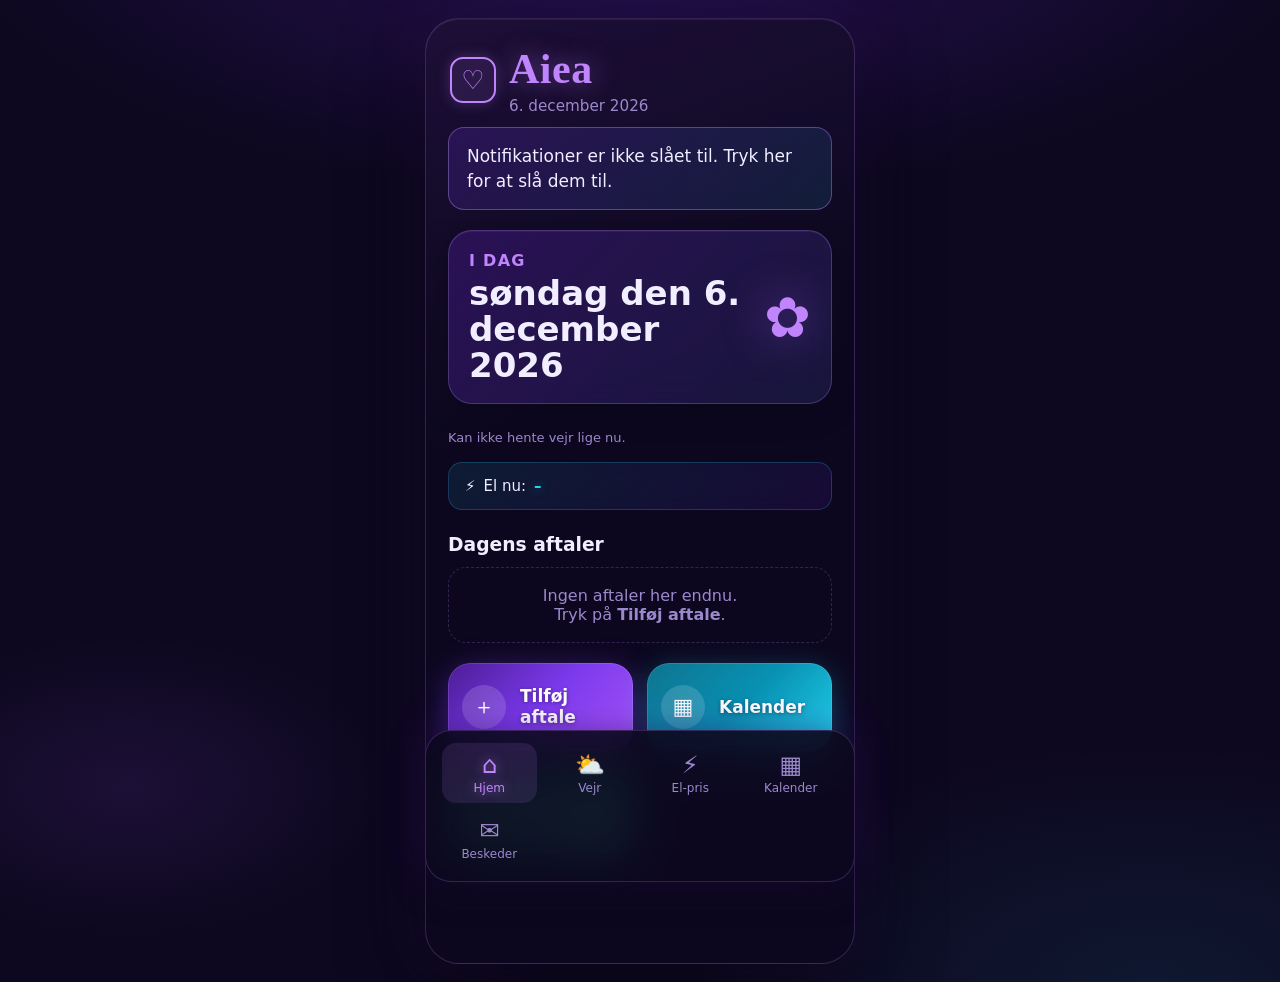
==== commit 9c8ae7a0: "Tilfoej Beskeder nav-knap saa mor kan se beskeder inde i appen" ====
--- a/index.html
+++ b/index.html
@@ -35,6 +35,7 @@
       <button type="button" data-route="vejr" class="nav-btn">⛅<span>Vejr</span></button>
       <button type="button" data-route="el" class="nav-btn">⚡<span>El-pris</span></button>
       <button type="button" data-route="calendar" class="nav-btn">▦<span>Kalender</span></button>
+      <button type="button" data-route="besked" class="nav-btn" id="navBesked">✉<span>Beskeder</span></button>
     </nav>
   </div>
 
